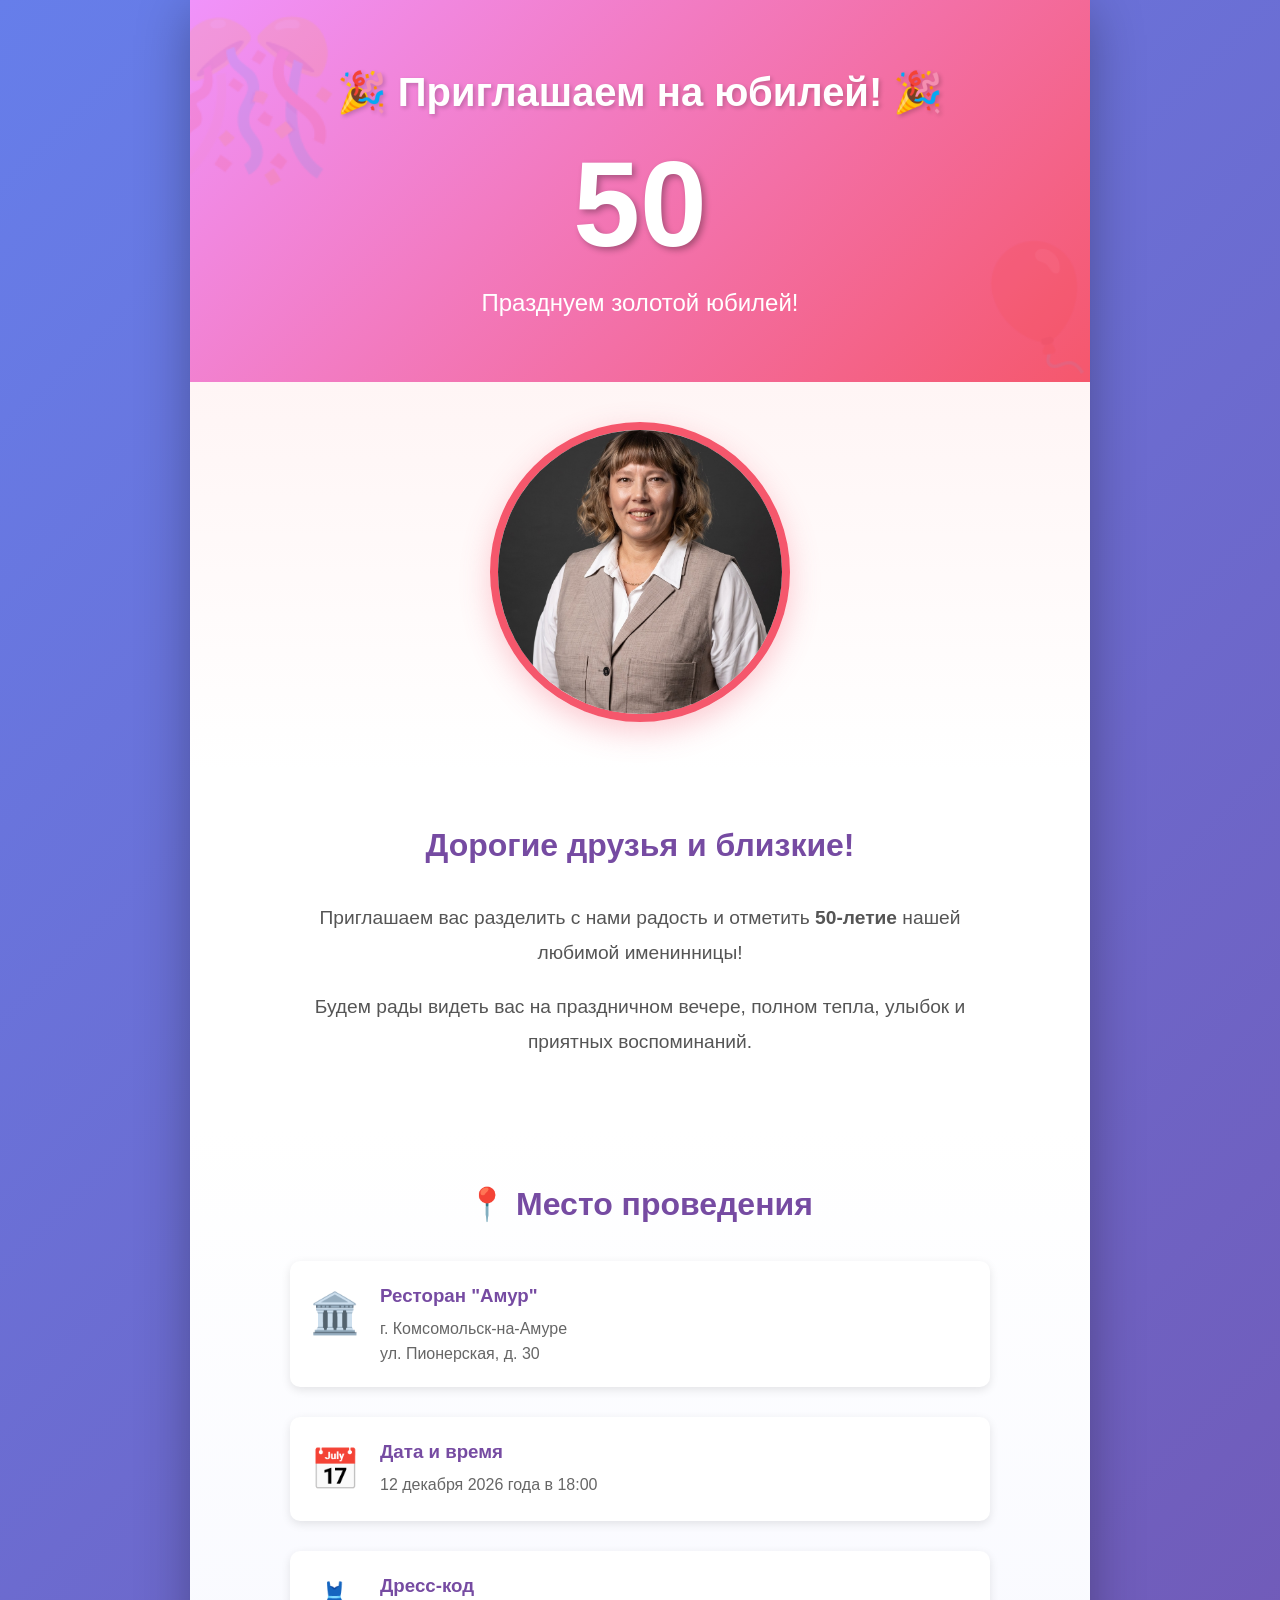
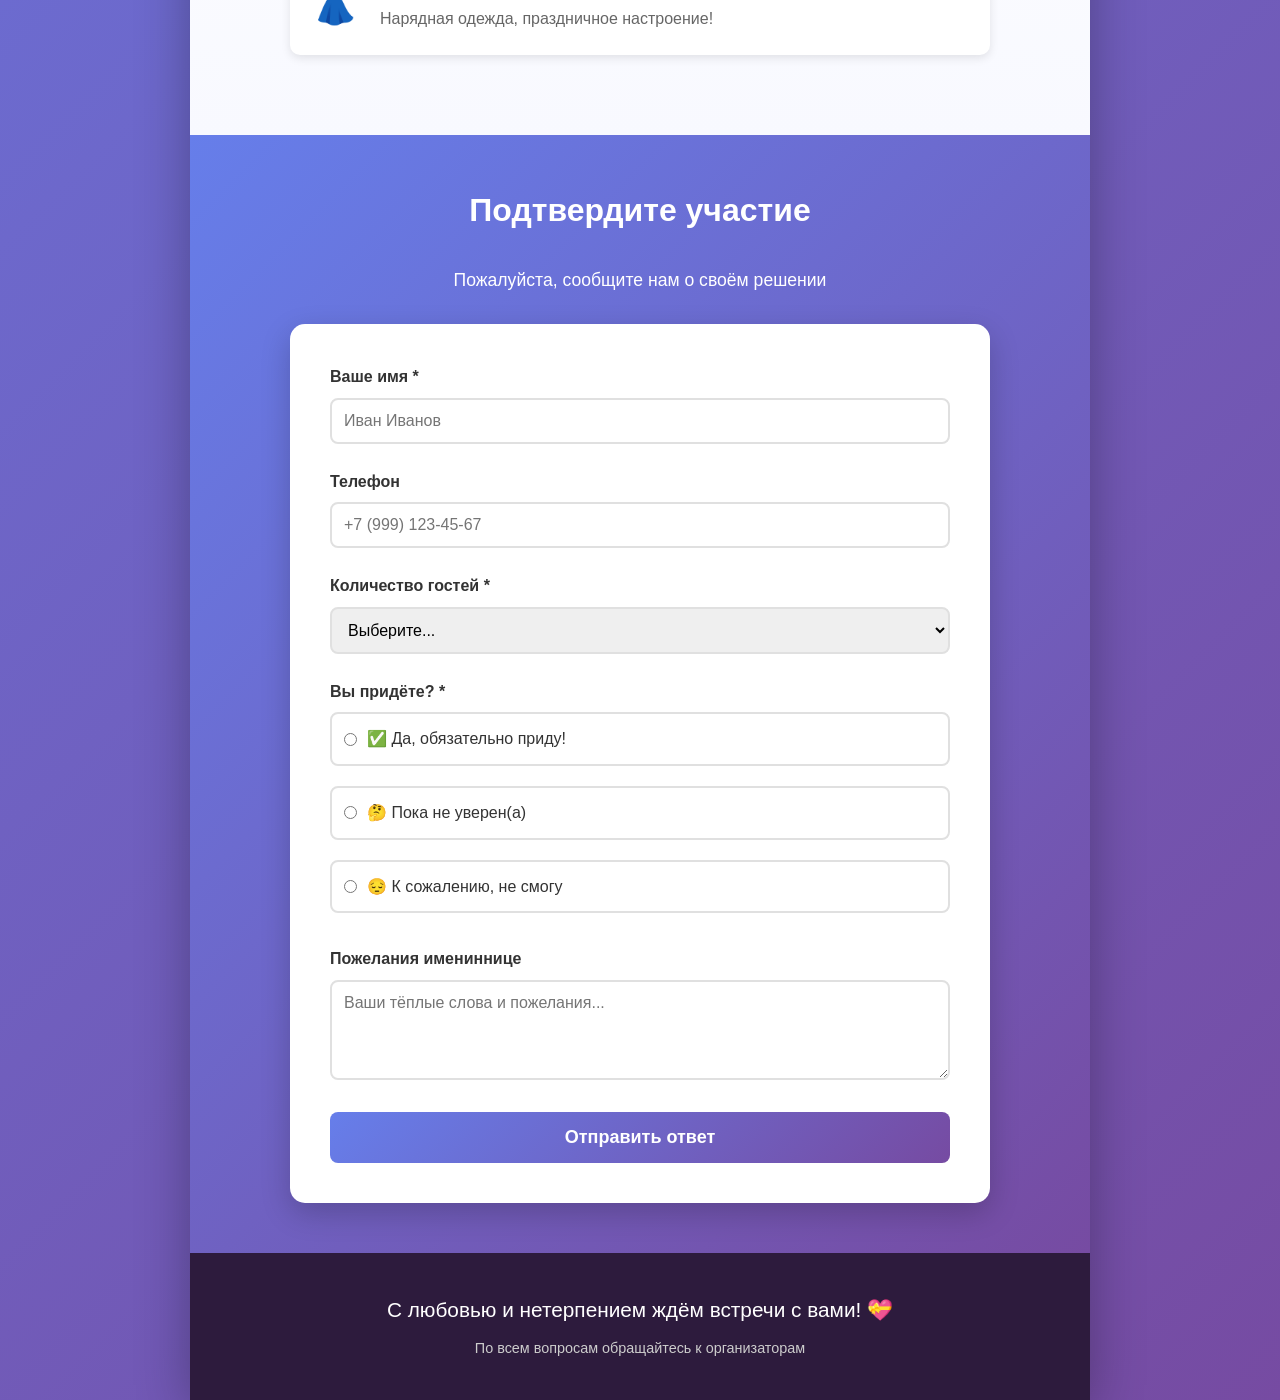
==== index.html @ 43527d17 "Initial commit: Юбилейный сайт - 50 лет, 12 декабря 2026 - Главная страница с приглашением и формой " ====
<!DOCTYPE html>
<html lang="ru">
<head>
    <meta charset="UTF-8">
    <meta name="viewport" content="width=device-width, initial-scale=1.0">
    <title>Юбилей - 50 лет!</title>
    <link rel="stylesheet" href="style.css">
</head>
<body>
    <div class="container">
        <header class="hero">
            <div class="hero-content">
                <h1 class="main-title">🎉 Приглашаем на юбилей! 🎉</h1>
                <div class="age-number">50</div>
                <p class="subtitle">Празднуем золотой юбилей!</p>
            </div>
        </header>

        <section class="photo-section">
            <img src="Мама.jpg" alt="Именинница" class="jubilee-photo">
        </section>

        <section class="invitation">
            <div class="content-box">
                <h2>Дорогие друзья и близкие!</h2>
                <p class="invite-text">
                    Приглашаем вас разделить с нами радость и отметить
                    <strong>50-летие</strong> нашей любимой именинницы!
                </p>
                <p class="invite-text">
                    Будем рады видеть вас на праздничном вечере,
                    полном тепла, улыбок и приятных воспоминаний.
                </p>
            </div>
        </section>

        <section class="details">
            <div class="content-box">
                <h2>📍 Место проведения</h2>
                <div class="detail-item">
                    <div class="icon">🏛️</div>
                    <div>
                        <h3>Ресторан "Амур"</h3>
                        <p>г. Комсомольск-на-Амуре<br>ул. Пионерская, д. 30</p>
                    </div>
                </div>

                <div class="detail-item">
                    <div class="icon">📅</div>
                    <div>
                        <h3>Дата и время</h3>
                        <p id="event-date">12 декабря 2026 года в 18:00</p>
                    </div>
                </div>

                <div class="detail-item">
                    <div class="icon">👗</div>
                    <div>
                        <h3>Дресс-код</h3>
                        <p>Нарядная одежда, праздничное настроение!</p>
                    </div>
                </div>
            </div>
        </section>

        <section class="rsvp">
            <div class="content-box">
                <h2>Подтвердите участие</h2>
                <p class="rsvp-text">Пожалуйста, сообщите нам о своём решении</p>

                <form id="rsvpForm" class="rsvp-form">
                    <div class="form-group">
                        <label for="name">Ваше имя *</label>
                        <input type="text" id="name" name="name" required placeholder="Иван Иванов">
                    </div>

                    <div class="form-group">
                        <label for="phone">Телефон</label>
                        <input type="tel" id="phone" name="phone" placeholder="+7 (999) 123-45-67">
                    </div>

                    <div class="form-group">
                        <label for="guests">Количество гостей *</label>
                        <select id="guests" name="guests" required>
                            <option value="">Выберите...</option>
                            <option value="1">1 человек</option>
                            <option value="2">2 человека</option>
                            <option value="3">3 человека</option>
                            <option value="4">4 человека</option>
                            <option value="5">5+ человек</option>
                        </select>
                    </div>

                    <div class="form-group">
                        <label>Вы придёте? *</label>
                        <div class="radio-group">
                            <label class="radio-label">
                                <input type="radio" name="attendance" value="yes" required>
                                <span>✅ Да, обязательно приду!</span>
                            </label>
                            <label class="radio-label">
                                <input type="radio" name="attendance" value="maybe" required>
                                <span>🤔 Пока не уверен(а)</span>
                            </label>
                            <label class="radio-label">
                                <input type="radio" name="attendance" value="no" required>
                                <span>😔 К сожалению, не смогу</span>
                            </label>
                        </div>
                    </div>

                    <div class="form-group">
                        <label for="message">Пожелания имениннице</label>
                        <textarea id="message" name="message" rows="4" placeholder="Ваши тёплые слова и пожелания..."></textarea>
                    </div>

                    <button type="submit" class="submit-btn">Отправить ответ</button>
                </form>

                <div id="successMessage" class="success-message" style="display: none;">
                    <h3>✨ Спасибо за ответ!</h3>
                    <p>Ваша информация получена. До встречи на празднике!</p>
                </div>
            </div>
        </section>

        <footer>
            <div class="footer-content">
                <p class="footer-text">С любовью и нетерпением ждём встречи с вами! 💝</p>
                <p class="footer-note">По всем вопросам обращайтесь к организаторам</p>
            </div>
        </footer>
    </div>

    <script src="script.js"></script>
</body>
</html>
---- style.css ----
* {
    margin: 0;
    padding: 0;
    box-sizing: border-box;
}

body {
    font-family: 'Segoe UI', Tahoma, Geneva, Verdana, sans-serif;
    line-height: 1.6;
    color: #333;
    background: linear-gradient(135deg, #667eea 0%, #764ba2 100%);
    min-height: 100vh;
}

.container {
    max-width: 900px;
    margin: 0 auto;
    background: white;
    box-shadow: 0 10px 50px rgba(0, 0, 0, 0.3);
}

/* Hero Section */
.hero {
    background: linear-gradient(135deg, #f093fb 0%, #f5576c 100%);
    color: white;
    padding: 60px 20px;
    text-align: center;
    position: relative;
    overflow: hidden;
}

.hero::before {
    content: '🎊';
    position: absolute;
    font-size: 150px;
    opacity: 0.1;
    top: -20px;
    left: -30px;
    animation: float 6s ease-in-out infinite;
}

.hero::after {
    content: '🎈';
    position: absolute;
    font-size: 120px;
    opacity: 0.1;
    bottom: -20px;
    right: -20px;
    animation: float 8s ease-in-out infinite;
}

@keyframes float {
    0%, 100% { transform: translateY(0px); }
    50% { transform: translateY(-20px); }
}

.hero-content {
    position: relative;
    z-index: 1;
}

.main-title {
    font-size: 2.5em;
    margin-bottom: 20px;
    text-shadow: 2px 2px 4px rgba(0, 0, 0, 0.2);
    animation: fadeInDown 1s ease;
}

.age-number {
    font-size: 120px;
    font-weight: bold;
    line-height: 1;
    margin: 20px 0;
    text-shadow: 3px 3px 6px rgba(0, 0, 0, 0.3);
    animation: scaleIn 1s ease;
}

.subtitle {
    font-size: 1.5em;
    margin-top: 10px;
    animation: fadeInUp 1s ease;
}

.photo-section {
    text-align: center;
    padding: 40px 20px;
    background: linear-gradient(to bottom, #fff5f5, #ffffff);
}

.jubilee-photo {
    width: 300px;
    height: 300px;
    border-radius: 50%;
    object-fit: cover;
    border: 8px solid #f5576c;
    box-shadow: 0 10px 30px rgba(245, 87, 108, 0.3);
    animation: fadeIn 1.5s ease;
}

@keyframes fadeInDown {
    from {
        opacity: 0;
        transform: translateY(-30px);
    }
    to {
        opacity: 1;
        transform: translateY(0);
    }
}

@keyframes fadeInUp {
    from {
        opacity: 0;
        transform: translateY(30px);
    }
    to {
        opacity: 1;
        transform: translateY(0);
    }
}

@keyframes scaleIn {
    from {
        opacity: 0;
        transform: scale(0.5);
    }
    to {
        opacity: 1;
        transform: scale(1);
    }
}

@keyframes fadeIn {
    from { opacity: 0; }
    to { opacity: 1; }
}

/* Sections */
section {
    padding: 50px 20px;
}

.content-box {
    max-width: 700px;
    margin: 0 auto;
}

h2 {
    font-size: 2em;
    color: #764ba2;
    margin-bottom: 30px;
    text-align: center;
}

.invitation {
    background: #fff;
    text-align: center;
}

.invite-text {
    font-size: 1.2em;
    margin-bottom: 20px;
    color: #555;
    line-height: 1.8;
}

/* Details Section */
.details {
    background: linear-gradient(to bottom, #ffffff, #f8f9ff);
}

.detail-item {
    display: flex;
    align-items: flex-start;
    gap: 20px;
    margin-bottom: 30px;
    padding: 20px;
    background: white;
    border-radius: 10px;
    box-shadow: 0 3px 10px rgba(0, 0, 0, 0.1);
    transition: transform 0.3s ease;
}

.detail-item:hover {
    transform: translateX(10px);
}

.icon {
    font-size: 40px;
    flex-shrink: 0;
}

.detail-item h3 {
    color: #764ba2;
    margin-bottom: 5px;
}

.detail-item p {
    color: #666;
    line-height: 1.6;
}

/* RSVP Section */
.rsvp {
    background: linear-gradient(135deg, #667eea 0%, #764ba2 100%);
    color: white;
}

.rsvp h2 {
    color: white;
}

.rsvp-text {
    text-align: center;
    font-size: 1.1em;
    margin-bottom: 30px;
}

.rsvp-form {
    background: white;
    padding: 40px;
    border-radius: 15px;
    box-shadow: 0 10px 30px rgba(0, 0, 0, 0.2);
}

.form-group {
    margin-bottom: 25px;
}

label {
    display: block;
    margin-bottom: 8px;
    color: #333;
    font-weight: 600;
}

input[type="text"],
input[type="tel"],
select,
textarea {
    width: 100%;
    padding: 12px;
    border: 2px solid #e0e0e0;
    border-radius: 8px;
    font-size: 16px;
    transition: border-color 0.3s ease;
    font-family: inherit;
}

input:focus,
select:focus,
textarea:focus {
    outline: none;
    border-color: #764ba2;
}

.radio-group {
    display: flex;
    flex-direction: column;
    gap: 12px;
}

.radio-label {
    display: flex;
    align-items: center;
    padding: 12px;
    border: 2px solid #e0e0e0;
    border-radius: 8px;
    cursor: pointer;
    transition: all 0.3s ease;
}

.radio-label:hover {
    background: #f8f9ff;
    border-color: #764ba2;
}

.radio-label input[type="radio"] {
    margin-right: 10px;
    width: auto;
}

.radio-label span {
    font-weight: normal;
}

.submit-btn {
    width: 100%;
    padding: 15px;
    background: linear-gradient(135deg, #667eea 0%, #764ba2 100%);
    color: white;
    border: none;
    border-radius: 8px;
    font-size: 18px;
    font-weight: bold;
    cursor: pointer;
    transition: transform 0.3s ease, box-shadow 0.3s ease;
}

.submit-btn:hover {
    transform: translateY(-2px);
    box-shadow: 0 5px 20px rgba(118, 75, 162, 0.4);
}

.submit-btn:active {
    transform: translateY(0);
}

.success-message {
    text-align: center;
    padding: 40px;
    background: #d4edda;
    border: 2px solid #28a745;
    border-radius: 15px;
    color: #155724;
}

.success-message h3 {
    color: #155724;
    margin-bottom: 15px;
}

/* Footer */
footer {
    background: #2d1b3d;
    color: white;
    padding: 40px 20px;
    text-align: center;
}

.footer-text {
    font-size: 1.3em;
    margin-bottom: 10px;
}

.footer-note {
    color: #ccc;
    font-size: 0.9em;
}

/* Responsive */
@media (max-width: 768px) {
    .main-title {
        font-size: 1.8em;
    }

    .age-number {
        font-size: 80px;
    }

    .subtitle {
        font-size: 1.2em;
    }

    .jubilee-photo {
        width: 250px;
        height: 250px;
    }

    .rsvp-form {
        padding: 25px;
    }

    .detail-item {
        flex-direction: column;
        text-align: center;
    }

    .detail-item:hover {
        transform: translateY(-5px) translateX(0);
    }
}
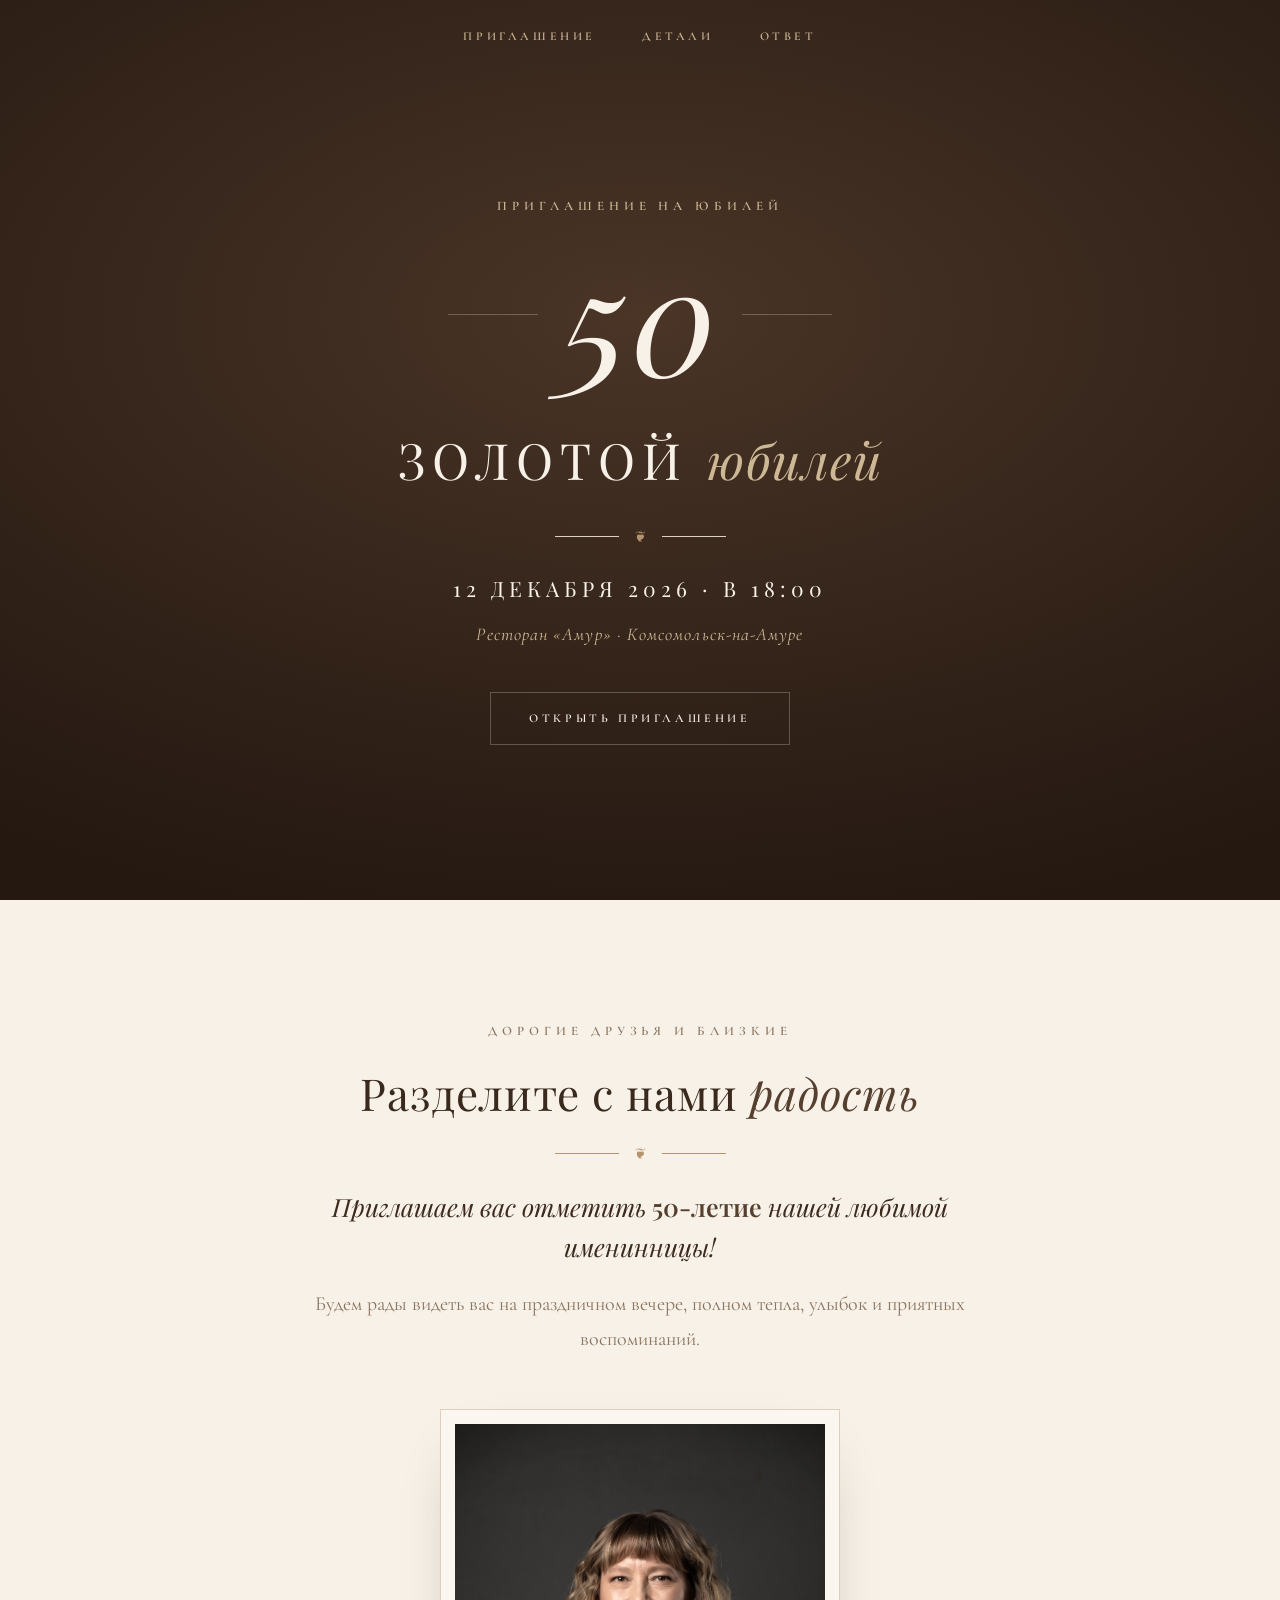
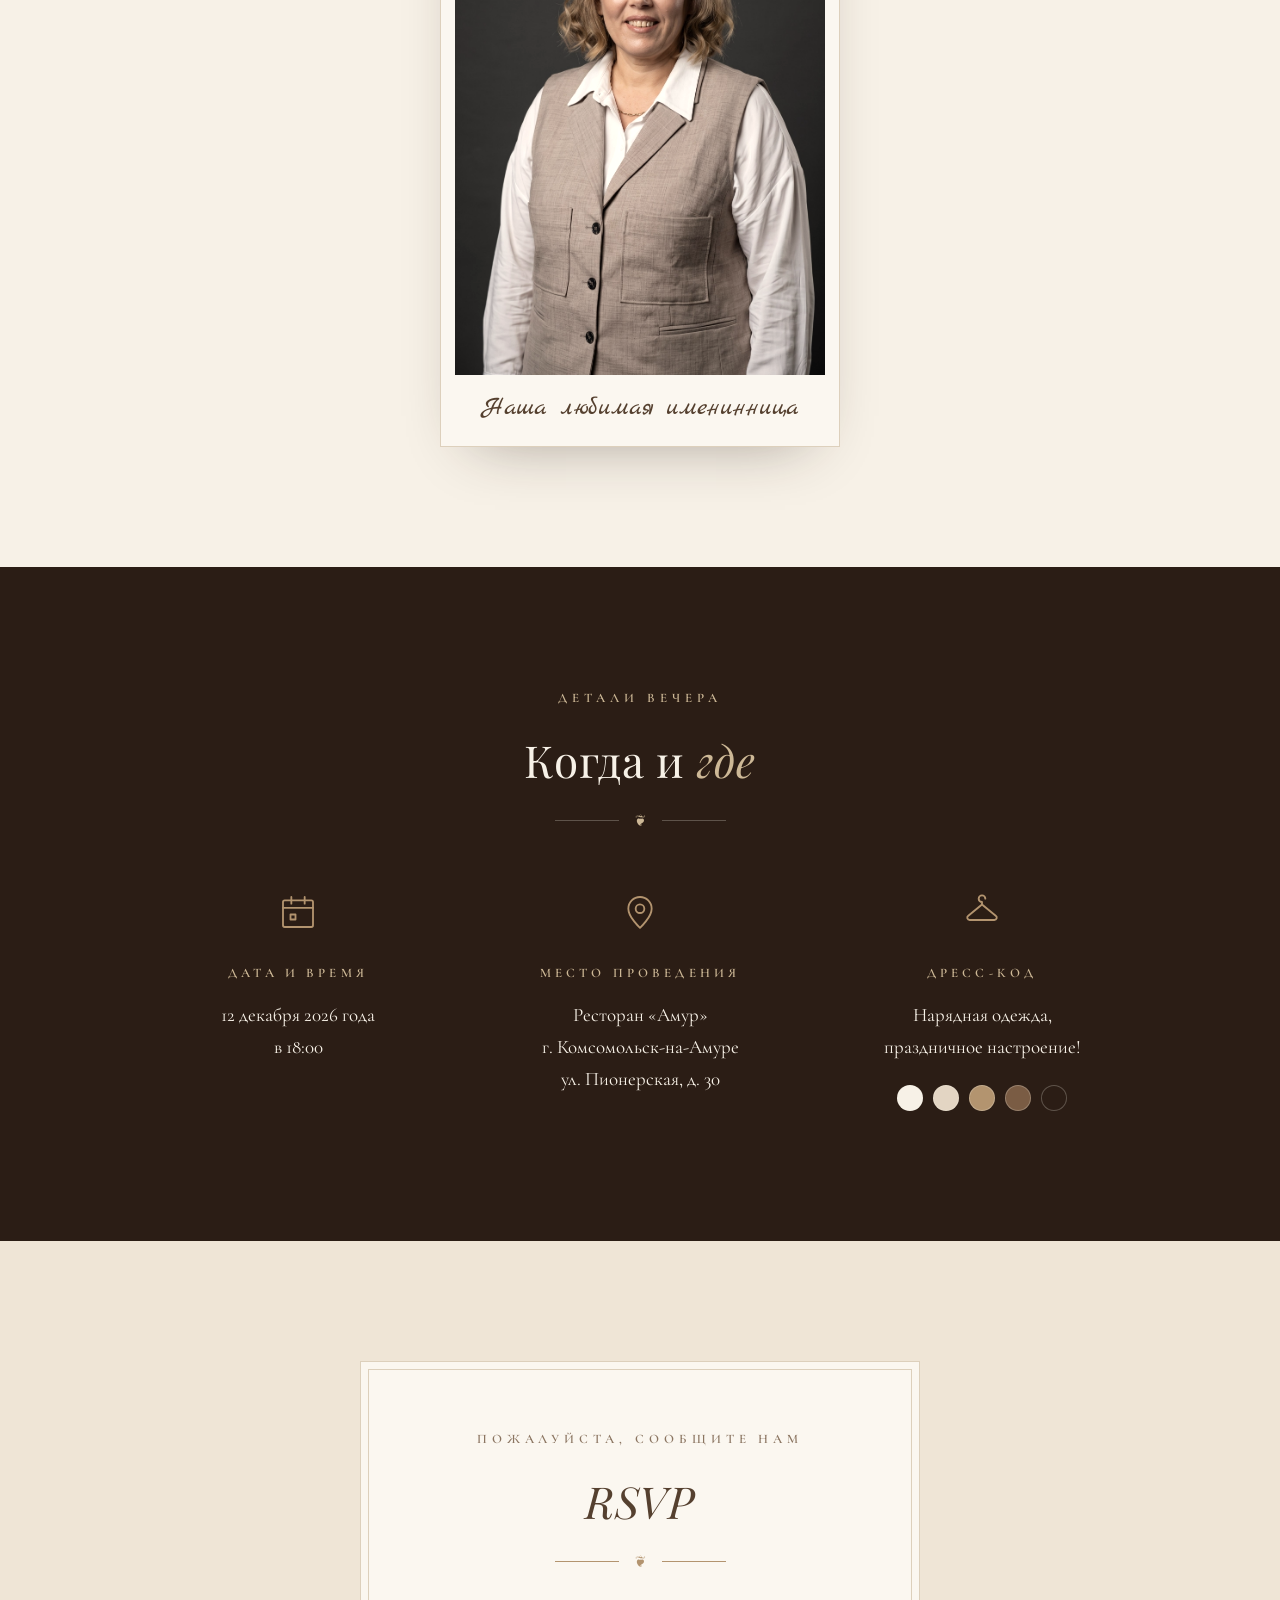
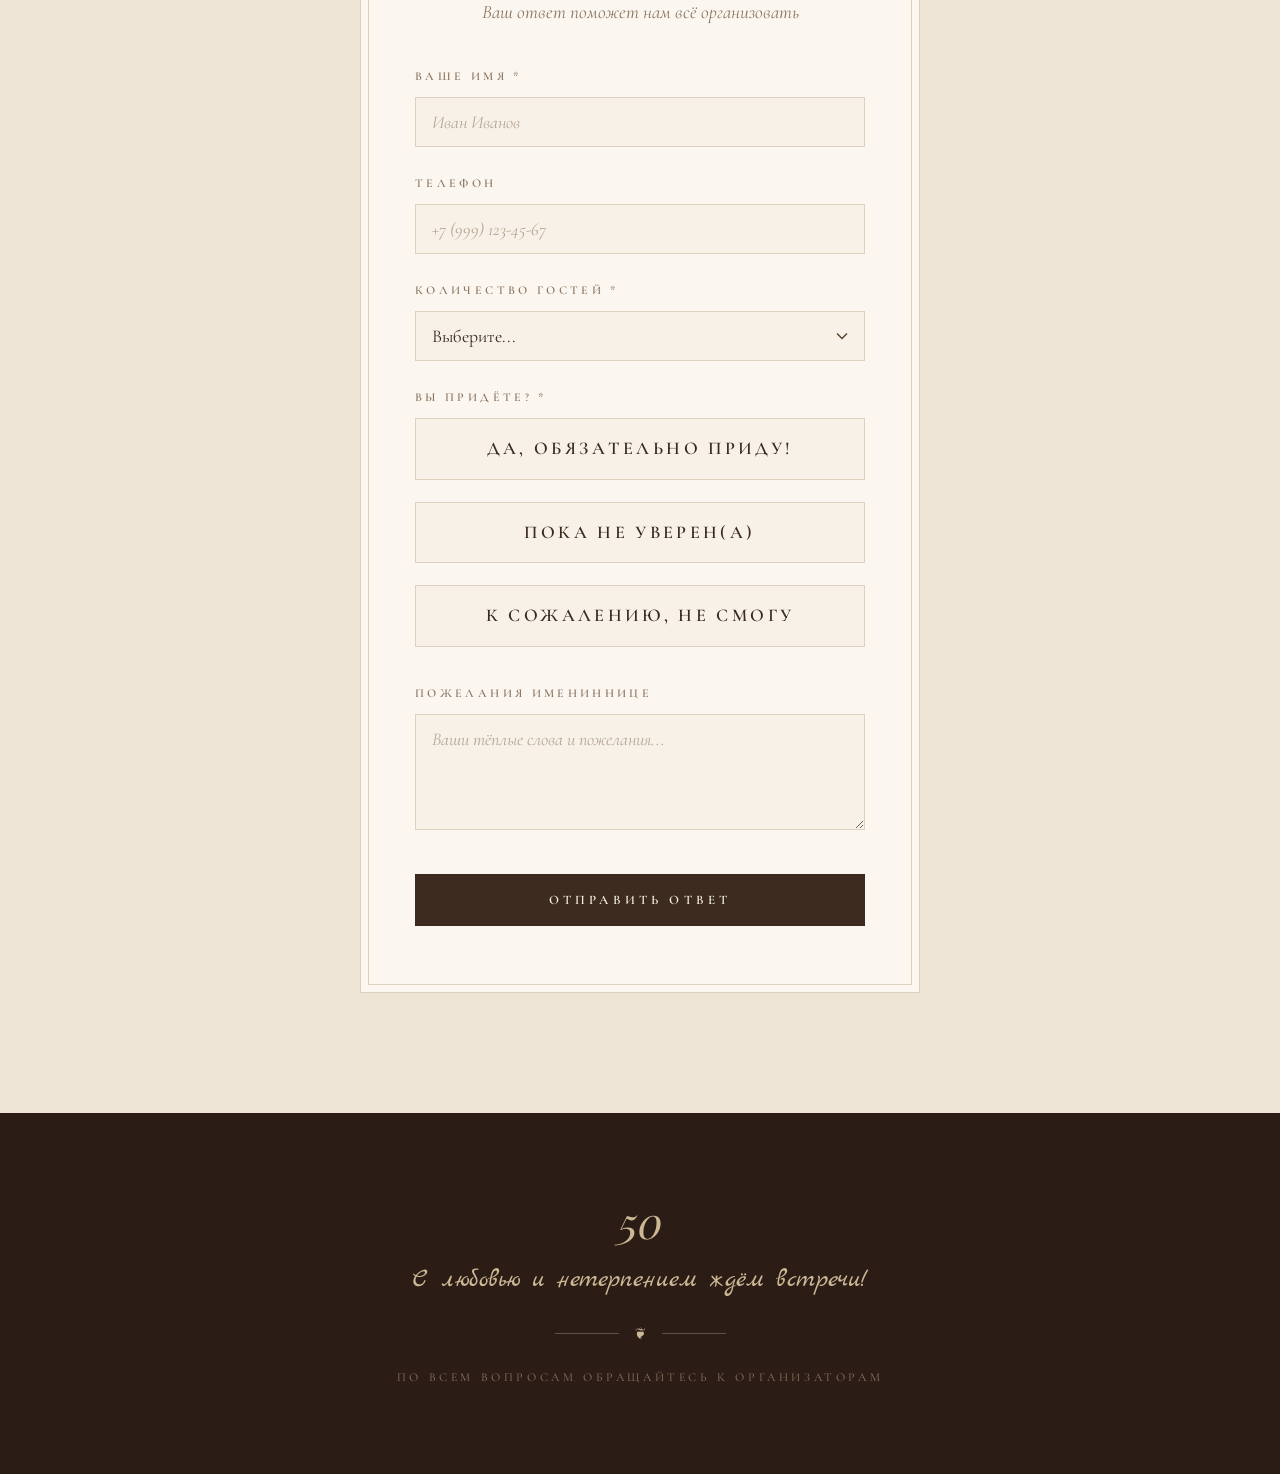
==== commit b8e330cc: "Новый дизайн: элегантное приглашение в тёплых коричнево-кремовых тонах" ====
--- a/index.html
+++ b/index.html
@@ -3,134 +3,209 @@
 <head>
     <meta charset="UTF-8">
     <meta name="viewport" content="width=device-width, initial-scale=1.0">
-    <title>Юбилей - 50 лет!</title>
+    <meta name="description" content="Приглашение на золотой юбилей — 12 декабря 2026, ресторан «Амур», Комсомольск-на-Амуре">
+    <title>Приглашение на юбилей · 50 лет</title>
+    <link rel="preconnect" href="https://fonts.googleapis.com">
+    <link rel="preconnect" href="https://fonts.gstatic.com" crossorigin>
+    <link href="https://fonts.googleapis.com/css2?family=Cormorant+Garamond:ital,wght@0,400;0,500;0,600;1,400&family=Marck+Script&family=Playfair+Display:ital,wght@0,400;0,500;0,600;1,400;1,500&display=swap" rel="stylesheet">
     <link rel="stylesheet" href="style.css">
 </head>
 <body>
-    <div class="container">
-        <header class="hero">
-            <div class="hero-content">
-                <h1 class="main-title">🎉 Приглашаем на юбилей! 🎉</h1>
-                <div class="age-number">50</div>
-                <p class="subtitle">Празднуем золотой юбилей!</p>
-            </div>
-        </header>
-
-        <section class="photo-section">
-            <img src="Мама.jpg" alt="Именинница" class="jubilee-photo">
-        </section>
-
-        <section class="invitation">
-            <div class="content-box">
-                <h2>Дорогие друзья и близкие!</h2>
-                <p class="invite-text">
-                    Приглашаем вас разделить с нами радость и отметить
-                    <strong>50-летие</strong> нашей любимой именинницы!
-                </p>
-                <p class="invite-text">
-                    Будем рады видеть вас на праздничном вечере,
-                    полном тепла, улыбок и приятных воспоминаний.
-                </p>
-            </div>
-        </section>
-
-        <section class="details">
-            <div class="content-box">
-                <h2>📍 Место проведения</h2>
-                <div class="detail-item">
-                    <div class="icon">🏛️</div>
-                    <div>
-                        <h3>Ресторан "Амур"</h3>
-                        <p>г. Комсомольск-на-Амуре<br>ул. Пионерская, д. 30</p>
+    <header class="hero" id="top">
+        <nav class="top-nav">
+            <a href="#invitation">Приглашение</a>
+            <a href="#details">Детали</a>
+            <a href="#rsvp">Ответ</a>
+        </nav>
+
+        <div class="hero-content">
+            <p class="eyebrow light">Приглашение на юбилей</p>
+
+            <div class="monogram" aria-hidden="true">
+                <span class="mono-line"></span>
+                <span class="mono-num">50</span>
+                <span class="mono-line"></span>
+            </div>
+
+            <h1 class="hero-title">Золотой <em>юбилей</em></h1>
+
+            <div class="ornament" aria-hidden="true">
+                <span class="orn-line"></span>
+                <span class="orn-diamond">❦</span>
+                <span class="orn-line"></span>
+            </div>
+
+            <p class="hero-date">12 декабря 2026 &middot; в 18:00</p>
+            <p class="hero-place">Ресторан «Амур» &middot; Комсомольск-на-Амуре</p>
+
+            <a class="ghost-btn" href="#invitation">Открыть приглашение</a>
+        </div>
+    </header>
+
+    <section class="section invitation" id="invitation">
+        <div class="section-inner">
+            <p class="eyebrow">Дорогие друзья и близкие</p>
+            <h2 class="section-title">Разделите с нами <em>радость</em></h2>
+
+            <div class="ornament dark" aria-hidden="true">
+                <span class="orn-line"></span>
+                <span class="orn-diamond">❦</span>
+                <span class="orn-line"></span>
+            </div>
+
+            <p class="lead">
+                Приглашаем вас отметить <strong>50-летие</strong> нашей любимой именинницы!
+            </p>
+            <p class="body-text">
+                Будем рады видеть вас на праздничном вечере,
+                полном тепла, улыбок и приятных воспоминаний.
+            </p>
+
+            <figure class="photo-frame">
+                <img src="mama.jpg" alt="Именинница">
+                <figcaption class="script-caption">Наша любимая именинница</figcaption>
+            </figure>
+        </div>
+    </section>
+
+    <section class="section details dark-band" id="details">
+        <div class="section-inner wide">
+            <p class="eyebrow light">Детали вечера</p>
+            <h2 class="section-title light">Когда и <em>где</em></h2>
+
+            <div class="ornament light" aria-hidden="true">
+                <span class="orn-line"></span>
+                <span class="orn-diamond">❦</span>
+                <span class="orn-line"></span>
+            </div>
+
+            <div class="details-grid">
+                <div class="detail-card">
+                    <svg class="detail-icon" viewBox="0 0 24 24" fill="none" stroke="currentColor" stroke-width="1.1" stroke-linecap="round" stroke-linejoin="round" aria-hidden="true">
+                        <rect x="3" y="5" width="18" height="16" rx="1"></rect>
+                        <path d="M3 9.5h18"></path>
+                        <path d="M8 3v4"></path>
+                        <path d="M16 3v4"></path>
+                        <path d="M7.5 13.5h3v3h-3z"></path>
+                    </svg>
+                    <h3>Дата и время</h3>
+                    <p>12 декабря 2026 года<br>в 18:00</p>
+                </div>
+
+                <div class="detail-card">
+                    <svg class="detail-icon" viewBox="0 0 24 24" fill="none" stroke="currentColor" stroke-width="1.1" stroke-linecap="round" stroke-linejoin="round" aria-hidden="true">
+                        <path d="M12 21.5s7-6.4 7-11.5a7 7 0 1 0-14 0c0 5.1 7 11.5 7 11.5z"></path>
+                        <circle cx="12" cy="10" r="2.6"></circle>
+                    </svg>
+                    <h3>Место проведения</h3>
+                    <p>Ресторан «Амур»<br>г. Комсомольск-на-Амуре<br>ул. Пионерская, д. 30</p>
+                </div>
+
+                <div class="detail-card">
+                    <svg class="detail-icon" viewBox="0 0 24 24" fill="none" stroke="currentColor" stroke-width="1.1" stroke-linecap="round" stroke-linejoin="round" aria-hidden="true">
+                        <path d="M12 7.5V6a2 2 0 1 1 2-2"></path>
+                        <path d="M12 7.5l8.4 6.9c.9.7.4 2.4-1 2.4H4.6c-1.4 0-1.9-1.7-1-2.4L12 7.5z"></path>
+                    </svg>
+                    <h3>Дресс-код</h3>
+                    <p>Нарядная одежда,<br>праздничное настроение!</p>
+                    <div class="swatches" aria-hidden="true">
+                        <span class="swatch s1"></span>
+                        <span class="swatch s2"></span>
+                        <span class="swatch s3"></span>
+                        <span class="swatch s4"></span>
+                        <span class="swatch s5"></span>
                     </div>
                 </div>
-
-                <div class="detail-item">
-                    <div class="icon">📅</div>
-                    <div>
-                        <h3>Дата и время</h3>
-                        <p id="event-date">12 декабря 2026 года в 18:00</p>
+            </div>
+        </div>
+    </section>
+
+    <section class="section rsvp" id="rsvp">
+        <div class="rsvp-card frame">
+            <p class="eyebrow">Пожалуйста, сообщите нам</p>
+            <h2 class="section-title"><em>RSVP</em></h2>
+
+            <div class="ornament dark" aria-hidden="true">
+                <span class="orn-line"></span>
+                <span class="orn-diamond">❦</span>
+                <span class="orn-line"></span>
+            </div>
+
+            <p class="rsvp-text">Ваш ответ поможет нам всё организовать</p>
+
+            <form id="rsvpForm" class="rsvp-form">
+                <div class="form-group">
+                    <label for="name">Ваше имя *</label>
+                    <input type="text" id="name" name="name" required placeholder="Иван Иванов">
+                </div>
+
+                <div class="form-group">
+                    <label for="phone">Телефон</label>
+                    <input type="tel" id="phone" name="phone" placeholder="+7 (999) 123-45-67">
+                </div>
+
+                <div class="form-group">
+                    <label for="guests">Количество гостей *</label>
+                    <select id="guests" name="guests" required>
+                        <option value="">Выберите...</option>
+                        <option value="1">1 человек</option>
+                        <option value="2">2 человека</option>
+                        <option value="3">3 человека</option>
+                        <option value="4">4 человека</option>
+                        <option value="5">5+ человек</option>
+                    </select>
+                </div>
+
+                <div class="form-group">
+                    <label>Вы придёте? *</label>
+                    <div class="radio-group">
+                        <label class="radio-label">
+                            <input type="radio" name="attendance" value="yes" required>
+                            <span>Да, обязательно приду!</span>
+                        </label>
+                        <label class="radio-label">
+                            <input type="radio" name="attendance" value="maybe" required>
+                            <span>Пока не уверен(а)</span>
+                        </label>
+                        <label class="radio-label">
+                            <input type="radio" name="attendance" value="no" required>
+                            <span>К сожалению, не смогу</span>
+                        </label>
                     </div>
                 </div>
 
-                <div class="detail-item">
-                    <div class="icon">👗</div>
-                    <div>
-                        <h3>Дресс-код</h3>
-                        <p>Нарядная одежда, праздничное настроение!</p>
-                    </div>
-                </div>
-            </div>
-        </section>
-
-        <section class="rsvp">
-            <div class="content-box">
-                <h2>Подтвердите участие</h2>
-                <p class="rsvp-text">Пожалуйста, сообщите нам о своём решении</p>
-
-                <form id="rsvpForm" class="rsvp-form">
-                    <div class="form-group">
-                        <label for="name">Ваше имя *</label>
-                        <input type="text" id="name" name="name" required placeholder="Иван Иванов">
-                    </div>
-
-                    <div class="form-group">
-                        <label for="phone">Телефон</label>
-                        <input type="tel" id="phone" name="phone" placeholder="+7 (999) 123-45-67">
-                    </div>
-
-                    <div class="form-group">
-                        <label for="guests">Количество гостей *</label>
-                        <select id="guests" name="guests" required>
-                            <option value="">Выберите...</option>
-                            <option value="1">1 человек</option>
-                            <option value="2">2 человека</option>
-                            <option value="3">3 человека</option>
-                            <option value="4">4 человека</option>
-                            <option value="5">5+ человек</option>
-                        </select>
-                    </div>
-
-                    <div class="form-group">
-                        <label>Вы придёте? *</label>
-                        <div class="radio-group">
-                            <label class="radio-label">
-                                <input type="radio" name="attendance" value="yes" required>
-                                <span>✅ Да, обязательно приду!</span>
-                            </label>
-                            <label class="radio-label">
-                                <input type="radio" name="attendance" value="maybe" required>
-                                <span>🤔 Пока не уверен(а)</span>
-                            </label>
-                            <label class="radio-label">
-                                <input type="radio" name="attendance" value="no" required>
-                                <span>😔 К сожалению, не смогу</span>
-                            </label>
-                        </div>
-                    </div>
-
-                    <div class="form-group">
-                        <label for="message">Пожелания имениннице</label>
-                        <textarea id="message" name="message" rows="4" placeholder="Ваши тёплые слова и пожелания..."></textarea>
-                    </div>
-
-                    <button type="submit" class="submit-btn">Отправить ответ</button>
-                </form>
-
-                <div id="successMessage" class="success-message" style="display: none;">
-                    <h3>✨ Спасибо за ответ!</h3>
-                    <p>Ваша информация получена. До встречи на празднике!</p>
-                </div>
-            </div>
-        </section>
-
-        <footer>
-            <div class="footer-content">
-                <p class="footer-text">С любовью и нетерпением ждём встречи с вами! 💝</p>
-                <p class="footer-note">По всем вопросам обращайтесь к организаторам</p>
-            </div>
-        </footer>
-    </div>
+                <div class="form-group">
+                    <label for="message">Пожелания имениннице</label>
+                    <textarea id="message" name="message" rows="4" placeholder="Ваши тёплые слова и пожелания..."></textarea>
+                </div>
+
+                <button type="submit" class="submit-btn">Отправить ответ</button>
+            </form>
+
+            <div id="successMessage" class="success-message" style="display: none;">
+                <div class="ornament dark" aria-hidden="true">
+                    <span class="orn-line"></span>
+                    <span class="orn-diamond">❦</span>
+                    <span class="orn-line"></span>
+                </div>
+                <h3>Спасибо за ответ!</h3>
+                <p>Ваша информация получена. До встречи на празднике!</p>
+            </div>
+        </div>
+    </section>
+
+    <footer>
+        <div class="footer-inner">
+            <div class="footer-mono" aria-hidden="true">50</div>
+            <p class="script-caption light">С любовью и нетерпением ждём встречи!</p>
+            <div class="ornament light" aria-hidden="true">
+                <span class="orn-line"></span>
+                <span class="orn-diamond">❦</span>
+                <span class="orn-line"></span>
+            </div>
+            <p class="footer-note">По всем вопросам обращайтесь к организаторам</p>
+        </div>
+    </footer>
 
     <script src="script.js"></script>
 </body>
--- a/style.css
+++ b/style.css
@@ -1,258 +1,490 @@
+/* ============================================
+   Приглашение на юбилей — тёплая коричнево-кремовая гамма
+   ============================================ */
+
+:root {
+    --espresso: #2b1d15;
+    --coffee: #3d2b20;
+    --cocoa: #55402f;
+    --sand: #b3946f;
+    --sand-soft: #cdb896;
+    --cream: #f7f1e7;
+    --cream-deep: #efe5d6;
+    --paper: #fbf7f0;
+    --ink: #3a2a1e;
+    --muted: #8b7561;
+    --line: #ddd0bc;
+    --line-light: rgba(247, 241, 231, 0.25);
+
+    --font-display: 'Playfair Display', Georgia, 'Times New Roman', serif;
+    --font-body: 'Cormorant Garamond', Georgia, 'Times New Roman', serif;
+    --font-script: 'Marck Script', 'Segoe Script', cursive;
+}
+
 * {
     margin: 0;
     padding: 0;
     box-sizing: border-box;
 }
 
+html {
+    scroll-behavior: smooth;
+}
+
 body {
-    font-family: 'Segoe UI', Tahoma, Geneva, Verdana, sans-serif;
-    line-height: 1.6;
-    color: #333;
-    background: linear-gradient(135deg, #667eea 0%, #764ba2 100%);
+    font-family: var(--font-body);
+    font-size: 19px;
+    line-height: 1.75;
+    color: var(--ink);
+    background: var(--cream);
+    -webkit-font-smoothing: antialiased;
+}
+
+img {
+    max-width: 100%;
+    display: block;
+}
+
+::selection {
+    background: var(--sand);
+    color: var(--espresso);
+}
+
+/* ---------- Общие элементы ---------- */
+
+.eyebrow {
+    font-family: var(--font-body);
+    font-size: 13px;
+    font-weight: 600;
+    text-transform: uppercase;
+    letter-spacing: 0.38em;
+    color: var(--muted);
+    margin-bottom: 22px;
+}
+
+.eyebrow.light {
+    color: var(--sand-soft);
+}
+
+.section-title {
+    font-family: var(--font-display);
+    font-weight: 400;
+    font-size: clamp(30px, 5.5vw, 44px);
+    line-height: 1.25;
+    color: var(--ink);
+    letter-spacing: 0.02em;
+}
+
+.section-title em {
+    font-style: italic;
+    color: var(--cocoa);
+}
+
+.section-title.light,
+.section-title.light em {
+    color: var(--cream);
+}
+
+.section-title.light em {
+    color: var(--sand-soft);
+}
+
+.ornament {
+    display: flex;
+    align-items: center;
+    justify-content: center;
+    gap: 16px;
+    margin: 26px auto;
+}
+
+.orn-line {
+    display: block;
+    width: 64px;
+    height: 1px;
+    background: var(--line);
+}
+
+.ornament.dark .orn-line {
+    background: var(--sand);
+}
+
+.ornament.light .orn-line {
+    background: var(--line-light);
+}
+
+.orn-diamond {
+    font-size: 15px;
+    color: var(--sand);
+    line-height: 1;
+}
+
+.ornament.light .orn-diamond {
+    color: var(--sand-soft);
+}
+
+.script-caption {
+    font-family: var(--font-script);
+    font-size: 26px;
+    color: var(--cocoa);
+    line-height: 1.5;
+}
+
+.script-caption.light {
+    color: var(--sand-soft);
+}
+
+/* ---------- Герой ---------- */
+
+.hero {
+    position: relative;
     min-height: 100vh;
-}
-
-.container {
-    max-width: 900px;
-    margin: 0 auto;
-    background: white;
-    box-shadow: 0 10px 50px rgba(0, 0, 0, 0.3);
-}
-
-/* Hero Section */
-.hero {
-    background: linear-gradient(135deg, #f093fb 0%, #f5576c 100%);
-    color: white;
-    padding: 60px 20px;
+    min-height: 100svh;
+    display: flex;
+    align-items: center;
+    justify-content: center;
     text-align: center;
-    position: relative;
+    padding: 110px 24px 70px;
+    background:
+        radial-gradient(ellipse 90% 70% at 50% 35%, #4a3527 0%, #34241a 55%, #241811 100%);
+    color: var(--cream);
     overflow: hidden;
 }
 
-.hero::before {
-    content: '🎊';
+.top-nav {
     position: absolute;
-    font-size: 150px;
-    opacity: 0.1;
-    top: -20px;
-    left: -30px;
-    animation: float 6s ease-in-out infinite;
-}
-
-.hero::after {
-    content: '🎈';
-    position: absolute;
-    font-size: 120px;
-    opacity: 0.1;
-    bottom: -20px;
-    right: -20px;
-    animation: float 8s ease-in-out infinite;
-}
-
-@keyframes float {
-    0%, 100% { transform: translateY(0px); }
-    50% { transform: translateY(-20px); }
+    top: 0;
+    left: 0;
+    right: 0;
+    display: flex;
+    justify-content: center;
+    gap: clamp(20px, 5vw, 46px);
+    padding: 26px 20px;
+}
+
+.top-nav a {
+    font-size: 12px;
+    font-weight: 600;
+    text-transform: uppercase;
+    letter-spacing: 0.3em;
+    color: var(--sand-soft);
+    text-decoration: none;
+    padding-bottom: 4px;
+    border-bottom: 1px solid transparent;
+    transition: color 0.3s, border-color 0.3s;
+}
+
+.top-nav a:hover {
+    color: var(--cream);
+    border-color: var(--sand);
 }
 
 .hero-content {
     position: relative;
     z-index: 1;
-}
-
-.main-title {
-    font-size: 2.5em;
-    margin-bottom: 20px;
-    text-shadow: 2px 2px 4px rgba(0, 0, 0, 0.2);
-    animation: fadeInDown 1s ease;
-}
-
-.age-number {
-    font-size: 120px;
-    font-weight: bold;
+    max-width: 640px;
+}
+
+.monogram {
+    display: flex;
+    align-items: center;
+    justify-content: center;
+    gap: 22px;
+    margin: 8px 0 26px;
+}
+
+.mono-line {
+    width: clamp(44px, 12vw, 90px);
+    height: 1px;
+    background: var(--line-light);
+}
+
+.mono-num {
+    font-family: var(--font-display);
+    font-style: italic;
+    font-weight: 400;
+    font-size: clamp(84px, 17vw, 150px);
     line-height: 1;
-    margin: 20px 0;
-    text-shadow: 3px 3px 6px rgba(0, 0, 0, 0.3);
-    animation: scaleIn 1s ease;
-}
-
-.subtitle {
-    font-size: 1.5em;
-    margin-top: 10px;
-    animation: fadeInUp 1s ease;
-}
-
-.photo-section {
+    color: var(--cream);
+    letter-spacing: 0.02em;
+}
+
+.hero-title {
+    font-family: var(--font-display);
+    font-weight: 400;
+    font-size: clamp(30px, 6vw, 50px);
+    letter-spacing: 0.14em;
+    text-transform: uppercase;
+    color: var(--cream);
+}
+
+.hero-title em {
+    font-style: italic;
+    text-transform: none;
+    letter-spacing: 0.03em;
+    color: var(--sand-soft);
+}
+
+.hero-date {
+    font-family: var(--font-display);
+    font-size: clamp(17px, 2.6vw, 21px);
+    letter-spacing: 0.24em;
+    text-transform: uppercase;
+    color: var(--cream);
+    margin-top: 6px;
+}
+
+.hero-place {
+    font-size: 18px;
+    font-style: italic;
+    color: var(--sand-soft);
+    margin-top: 12px;
+    letter-spacing: 0.06em;
+}
+
+.ghost-btn {
+    display: inline-block;
+    margin-top: 42px;
+    padding: 15px 38px;
+    font-family: var(--font-body);
+    font-size: 12px;
+    font-weight: 600;
+    text-transform: uppercase;
+    letter-spacing: 0.3em;
+    color: var(--cream);
+    text-decoration: none;
+    border: 1px solid var(--line-light);
+    transition: background 0.35s, border-color 0.3s, color 0.3s;
+}
+
+.ghost-btn:hover {
+    background: rgba(247, 241, 231, 0.1);
+    border-color: var(--sand);
+}
+
+/* ---------- Секции ---------- */
+
+.section {
+    padding: clamp(70px, 11vw, 120px) 24px;
+}
+
+.section-inner {
+    max-width: 660px;
+    margin: 0 auto;
     text-align: center;
-    padding: 40px 20px;
-    background: linear-gradient(to bottom, #fff5f5, #ffffff);
-}
-
-.jubilee-photo {
-    width: 300px;
-    height: 300px;
+}
+
+.section-inner.wide {
+    max-width: 980px;
+}
+
+.lead {
+    font-family: var(--font-display);
+    font-size: clamp(20px, 3.4vw, 25px);
+    font-style: italic;
+    line-height: 1.6;
+    color: var(--coffee);
+    margin-top: 8px;
+}
+
+.lead strong {
+    font-weight: 600;
+    font-style: normal;
+    color: var(--cocoa);
+}
+
+.body-text {
+    font-size: 20px;
+    color: var(--muted);
+    margin-top: 20px;
+}
+
+/* ---------- Приглашение и фото ---------- */
+
+.invitation {
+    background: var(--cream);
+}
+
+.photo-frame {
+    margin-top: 52px;
+    padding: 14px 14px 10px;
+    background: var(--paper);
+    border: 1px solid var(--line);
+    box-shadow: 0 24px 60px -34px rgba(43, 29, 21, 0.45);
+    max-width: 400px;
+    margin-left: auto;
+    margin-right: auto;
+}
+
+.photo-frame img {
+    width: 100%;
+    filter: sepia(0.16) saturate(0.96) contrast(1.02);
+}
+
+.photo-frame figcaption {
+    margin-top: 14px;
+    padding-bottom: 8px;
+}
+
+/* ---------- Детали (тёмная полоса) ---------- */
+
+.dark-band {
+    background: var(--espresso);
+    color: var(--cream);
+}
+
+.details-grid {
+    display: grid;
+    grid-template-columns: repeat(auto-fit, minmax(240px, 1fr));
+    gap: clamp(26px, 4vw, 46px);
+    margin-top: 54px;
+    text-align: center;
+}
+
+.detail-card {
+    padding: 10px 8px;
+}
+
+.detail-icon {
+    width: 40px;
+    height: 40px;
+    color: var(--sand);
+    margin: 0 auto 20px;
+}
+
+.detail-card h3 {
+    font-family: var(--font-body);
+    font-size: 13px;
+    font-weight: 600;
+    text-transform: uppercase;
+    letter-spacing: 0.32em;
+    color: var(--sand-soft);
+    margin-bottom: 14px;
+}
+
+.detail-card p {
+    font-size: 19px;
+    line-height: 1.7;
+    color: var(--cream);
+}
+
+.swatches {
+    display: flex;
+    justify-content: center;
+    gap: 10px;
+    margin-top: 22px;
+}
+
+.swatch {
+    width: 26px;
+    height: 26px;
     border-radius: 50%;
-    object-fit: cover;
-    border: 8px solid #f5576c;
-    box-shadow: 0 10px 30px rgba(245, 87, 108, 0.3);
-    animation: fadeIn 1.5s ease;
-}
-
-@keyframes fadeInDown {
-    from {
-        opacity: 0;
-        transform: translateY(-30px);
-    }
-    to {
-        opacity: 1;
-        transform: translateY(0);
-    }
-}
-
-@keyframes fadeInUp {
-    from {
-        opacity: 0;
-        transform: translateY(30px);
-    }
-    to {
-        opacity: 1;
-        transform: translateY(0);
-    }
-}
-
-@keyframes scaleIn {
-    from {
-        opacity: 0;
-        transform: scale(0.5);
-    }
-    to {
-        opacity: 1;
-        transform: scale(1);
-    }
-}
-
-@keyframes fadeIn {
-    from { opacity: 0; }
-    to { opacity: 1; }
-}
-
-/* Sections */
-section {
-    padding: 50px 20px;
-}
-
-.content-box {
-    max-width: 700px;
+    border: 1px solid var(--line-light);
+}
+
+.swatch.s1 { background: #f7f1e7; }
+.swatch.s2 { background: #e3d5c3; }
+.swatch.s3 { background: #b3946f; }
+.swatch.s4 { background: #7a5c44; }
+.swatch.s5 { background: #2b1d15; }
+
+/* ---------- RSVP ---------- */
+
+.rsvp {
+    background: var(--cream-deep);
+}
+
+.frame {
+    position: relative;
+    border: 1px solid var(--line);
+    background: var(--paper);
+}
+
+.frame::before {
+    content: "";
+    position: absolute;
+    inset: 7px;
+    border: 1px solid var(--line);
+    pointer-events: none;
+}
+
+.rsvp-card {
+    max-width: 560px;
     margin: 0 auto;
-}
-
-h2 {
-    font-size: 2em;
-    color: #764ba2;
-    margin-bottom: 30px;
+    padding: clamp(44px, 7vw, 66px) clamp(26px, 6vw, 54px);
     text-align: center;
 }
 
-.invitation {
+.rsvp-text {
+    font-size: 19px;
+    font-style: italic;
+    color: var(--muted);
+    margin-bottom: 38px;
+}
+
+.rsvp-form {
+    text-align: left;
+}
+
+.form-group {
+    margin-bottom: 26px;
+}
+
+.form-group label {
+    display: block;
+    font-size: 12px;
+    font-weight: 600;
+    text-transform: uppercase;
+    letter-spacing: 0.28em;
+    color: var(--muted);
+    margin-bottom: 10px;
+}
+
+.rsvp-form input[type="text"],
+.rsvp-form input[type="tel"],
+.rsvp-form select,
+.rsvp-form textarea {
+    width: 100%;
+    padding: 13px 16px;
+    font-family: var(--font-body);
+    font-size: 18px;
+    color: var(--ink);
+    background: var(--cream);
+    border: 1px solid var(--line);
+    border-radius: 0;
+    outline: none;
+    transition: border-color 0.3s, background 0.3s, box-shadow 0.3s;
+    appearance: none;
+    -webkit-appearance: none;
+}
+
+.rsvp-form select {
+    background-image: url("data:image/svg+xml;charset=utf-8,%3Csvg xmlns='http://www.w3.org/2000/svg' width='12' height='8' viewBox='0 0 12 8'%3E%3Cpath d='M1 1.5L6 6.5L11 1.5' fill='none' stroke='%2355402f' stroke-width='1.4'/%3E%3C/svg%3E");
+    background-repeat: no-repeat;
+    background-position: right 16px center;
+    padding-right: 44px;
+    cursor: pointer;
+}
+
+.rsvp-form textarea {
+    resize: vertical;
+    min-height: 110px;
+}
+
+.rsvp-form input::placeholder,
+.rsvp-form textarea::placeholder {
+    color: #b7a693;
+    font-style: italic;
+}
+
+.rsvp-form input:focus,
+.rsvp-form select:focus,
+.rsvp-form textarea:focus {
+    border-color: var(--sand);
     background: #fff;
-    text-align: center;
-}
-
-.invite-text {
-    font-size: 1.2em;
-    margin-bottom: 20px;
-    color: #555;
-    line-height: 1.8;
-}
-
-/* Details Section */
-.details {
-    background: linear-gradient(to bottom, #ffffff, #f8f9ff);
-}
-
-.detail-item {
-    display: flex;
-    align-items: flex-start;
-    gap: 20px;
-    margin-bottom: 30px;
-    padding: 20px;
-    background: white;
-    border-radius: 10px;
-    box-shadow: 0 3px 10px rgba(0, 0, 0, 0.1);
-    transition: transform 0.3s ease;
-}
-
-.detail-item:hover {
-    transform: translateX(10px);
-}
-
-.icon {
-    font-size: 40px;
-    flex-shrink: 0;
-}
-
-.detail-item h3 {
-    color: #764ba2;
-    margin-bottom: 5px;
-}
-
-.detail-item p {
-    color: #666;
-    line-height: 1.6;
-}
-
-/* RSVP Section */
-.rsvp {
-    background: linear-gradient(135deg, #667eea 0%, #764ba2 100%);
-    color: white;
-}
-
-.rsvp h2 {
-    color: white;
-}
-
-.rsvp-text {
-    text-align: center;
-    font-size: 1.1em;
-    margin-bottom: 30px;
-}
-
-.rsvp-form {
-    background: white;
-    padding: 40px;
-    border-radius: 15px;
-    box-shadow: 0 10px 30px rgba(0, 0, 0, 0.2);
-}
-
-.form-group {
-    margin-bottom: 25px;
-}
-
-label {
-    display: block;
-    margin-bottom: 8px;
-    color: #333;
-    font-weight: 600;
-}
-
-input[type="text"],
-input[type="tel"],
-select,
-textarea {
-    width: 100%;
-    padding: 12px;
-    border: 2px solid #e0e0e0;
-    border-radius: 8px;
-    font-size: 16px;
-    transition: border-color 0.3s ease;
-    font-family: inherit;
-}
-
-input:focus,
-select:focus,
-textarea:focus {
-    outline: none;
-    border-color: #764ba2;
-}
+    box-shadow: 0 0 0 3px rgba(179, 148, 111, 0.18);
+}
+
+/* Радио-кнопки */
 
 .radio-group {
     display: flex;
@@ -261,112 +493,157 @@
 }
 
 .radio-label {
-    display: flex;
-    align-items: center;
-    padding: 12px;
-    border: 2px solid #e0e0e0;
-    border-radius: 8px;
+    position: relative;
     cursor: pointer;
-    transition: all 0.3s ease;
-}
-
-.radio-label:hover {
-    background: #f8f9ff;
-    border-color: #764ba2;
-}
-
-.radio-label input[type="radio"] {
-    margin-right: 10px;
-    width: auto;
+}
+
+.radio-label input {
+    position: absolute;
+    opacity: 0;
+    inset: 0;
+    cursor: pointer;
 }
 
 .radio-label span {
-    font-weight: normal;
-}
+    display: block;
+    text-align: center;
+    padding: 14px 12px;
+    font-size: 18px;
+    color: var(--ink);
+    background: var(--cream);
+    border: 1px solid var(--line);
+    transition: background 0.3s, color 0.3s, border-color 0.3s;
+}
+
+.radio-label:hover span {
+    border-color: var(--sand);
+}
+
+.radio-label input:checked + span {
+    background: var(--coffee);
+    border-color: var(--coffee);
+    color: var(--cream);
+}
+
+.radio-label input:focus-visible + span {
+    outline: 2px solid var(--sand);
+    outline-offset: 2px;
+}
+
+/* Кнопка отправки */
 
 .submit-btn {
+    display: block;
     width: 100%;
-    padding: 15px;
-    background: linear-gradient(135deg, #667eea 0%, #764ba2 100%);
-    color: white;
-    border: none;
-    border-radius: 8px;
-    font-size: 18px;
-    font-weight: bold;
+    margin-top: 34px;
+    padding: 17px 20px;
+    font-family: var(--font-body);
+    font-size: 13px;
+    font-weight: 600;
+    text-transform: uppercase;
+    letter-spacing: 0.32em;
+    color: var(--cream);
+    background: var(--coffee);
+    border: 1px solid var(--coffee);
     cursor: pointer;
-    transition: transform 0.3s ease, box-shadow 0.3s ease;
+    transition: background 0.35s, color 0.35s;
 }
 
 .submit-btn:hover {
-    transform: translateY(-2px);
-    box-shadow: 0 5px 20px rgba(118, 75, 162, 0.4);
-}
-
-.submit-btn:active {
-    transform: translateY(0);
-}
+    background: transparent;
+    color: var(--coffee);
+}
+
+/* Сообщение об успехе */
 
 .success-message {
+    padding: 18px 0 6px;
     text-align: center;
-    padding: 40px;
-    background: #d4edda;
-    border: 2px solid #28a745;
-    border-radius: 15px;
-    color: #155724;
 }
 
 .success-message h3 {
-    color: #155724;
-    margin-bottom: 15px;
-}
-
-/* Footer */
+    font-family: var(--font-display);
+    font-weight: 400;
+    font-style: italic;
+    font-size: 30px;
+    color: var(--cocoa);
+    margin-bottom: 12px;
+}
+
+.success-message p {
+    font-size: 19px;
+    color: var(--muted);
+}
+
+/* ---------- Подвал ---------- */
+
 footer {
-    background: #2d1b3d;
-    color: white;
-    padding: 40px 20px;
+    background: var(--espresso);
+    color: var(--cream);
+    padding: clamp(56px, 9vw, 86px) 24px;
     text-align: center;
 }
 
-.footer-text {
-    font-size: 1.3em;
-    margin-bottom: 10px;
+.footer-inner {
+    max-width: 560px;
+    margin: 0 auto;
+}
+
+.footer-mono {
+    font-family: var(--font-display);
+    font-style: italic;
+    font-size: 44px;
+    color: var(--sand-soft);
+    line-height: 1;
+    margin-bottom: 18px;
 }
 
 .footer-note {
-    color: #ccc;
-    font-size: 0.9em;
-}
-
-/* Responsive */
-@media (max-width: 768px) {
-    .main-title {
-        font-size: 1.8em;
-    }
-
-    .age-number {
-        font-size: 80px;
-    }
-
-    .subtitle {
-        font-size: 1.2em;
-    }
-
-    .jubilee-photo {
-        width: 250px;
-        height: 250px;
-    }
-
-    .rsvp-form {
-        padding: 25px;
-    }
-
-    .detail-item {
-        flex-direction: column;
-        text-align: center;
-    }
-
-    .detail-item:hover {
-        transform: translateY(-5px) translateX(0);
-    }
-}
+    font-size: 12px;
+    text-transform: uppercase;
+    letter-spacing: 0.3em;
+    color: var(--muted);
+    margin-top: 26px;
+}
+
+/* ---------- Адаптивность ---------- */
+
+@media (max-width: 600px) {
+    body {
+        font-size: 18px;
+    }
+
+    .top-nav {
+        gap: 18px;
+        padding: 20px 14px;
+    }
+
+    .top-nav a {
+        font-size: 11px;
+        letter-spacing: 0.22em;
+    }
+
+    .hero {
+        padding-top: 96px;
+    }
+
+    .orn-line {
+        width: 44px;
+    }
+
+    .body-text {
+        font-size: 18px;
+    }
+
+    .photo-frame {
+        padding: 10px 10px 6px;
+    }
+
+    .script-caption {
+        font-size: 22px;
+    }
+
+    .detail-card p {
+        font-size: 18px;
+    }
+}
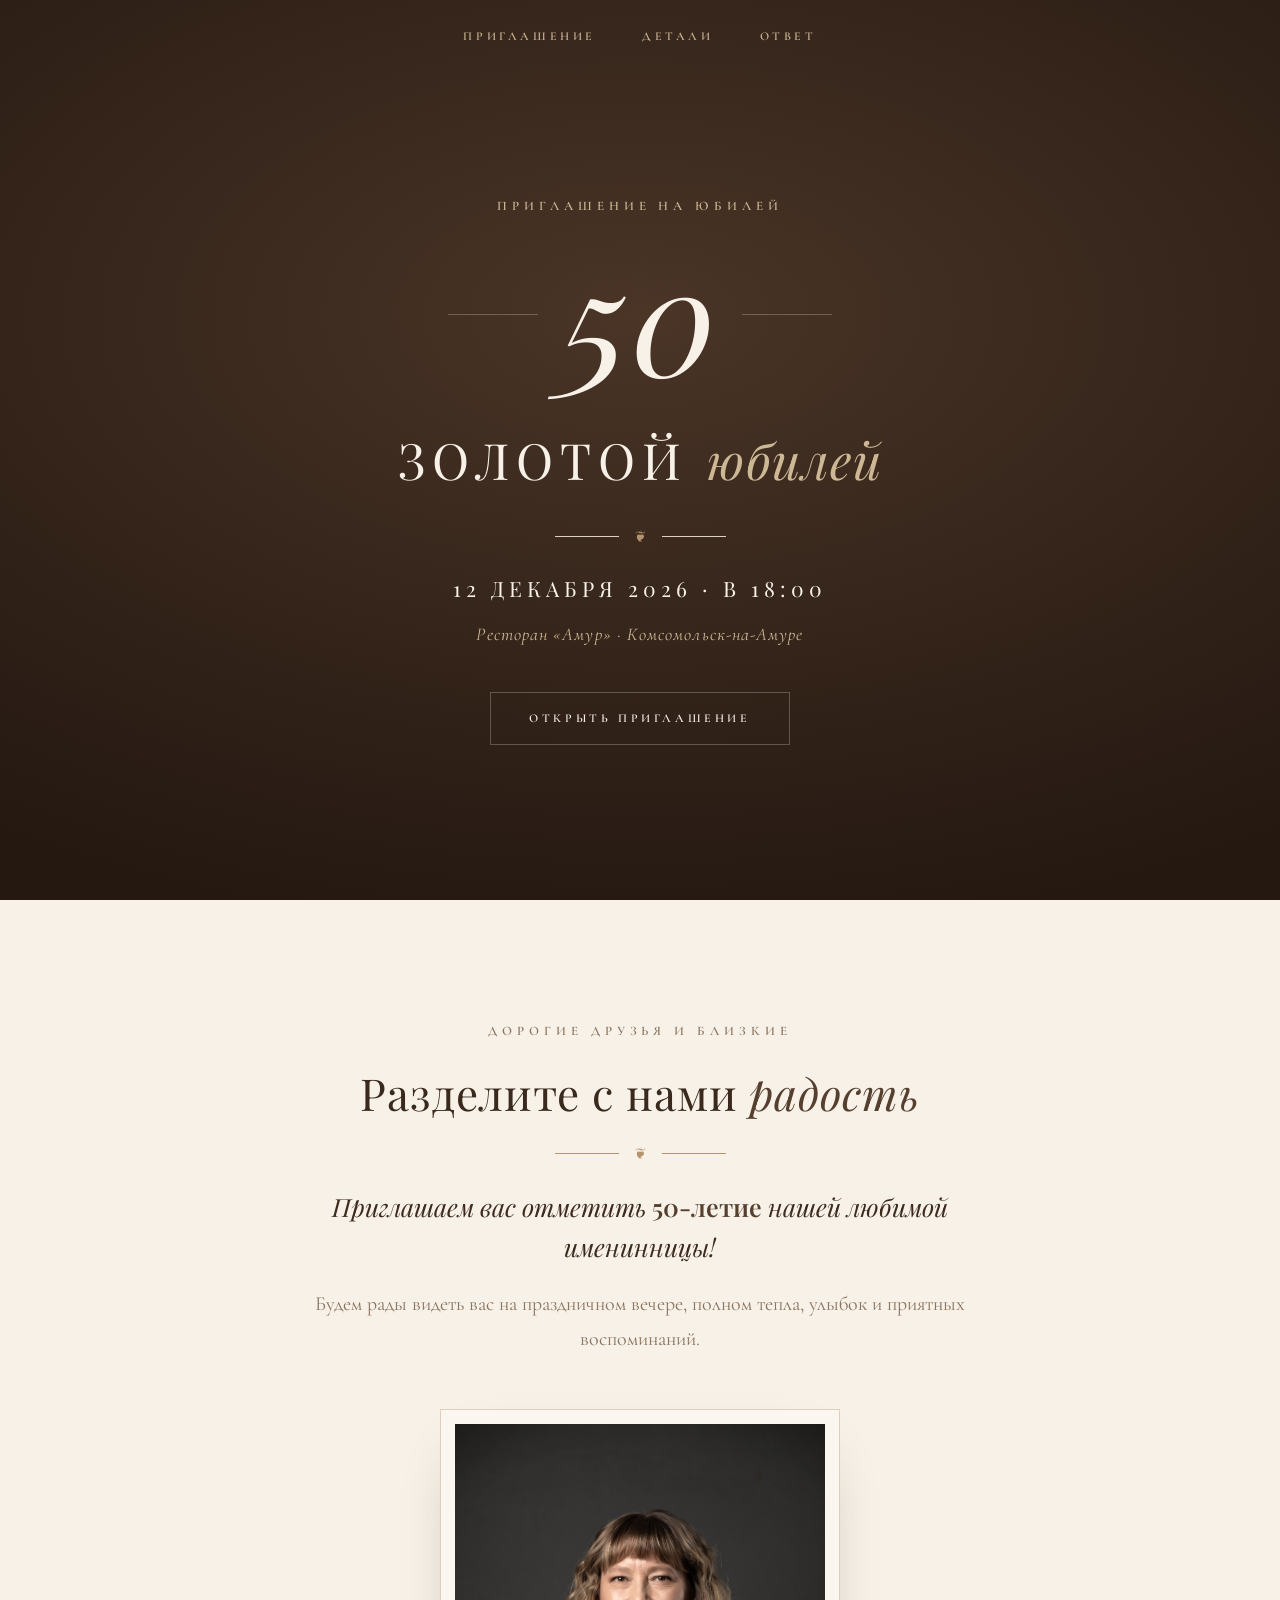
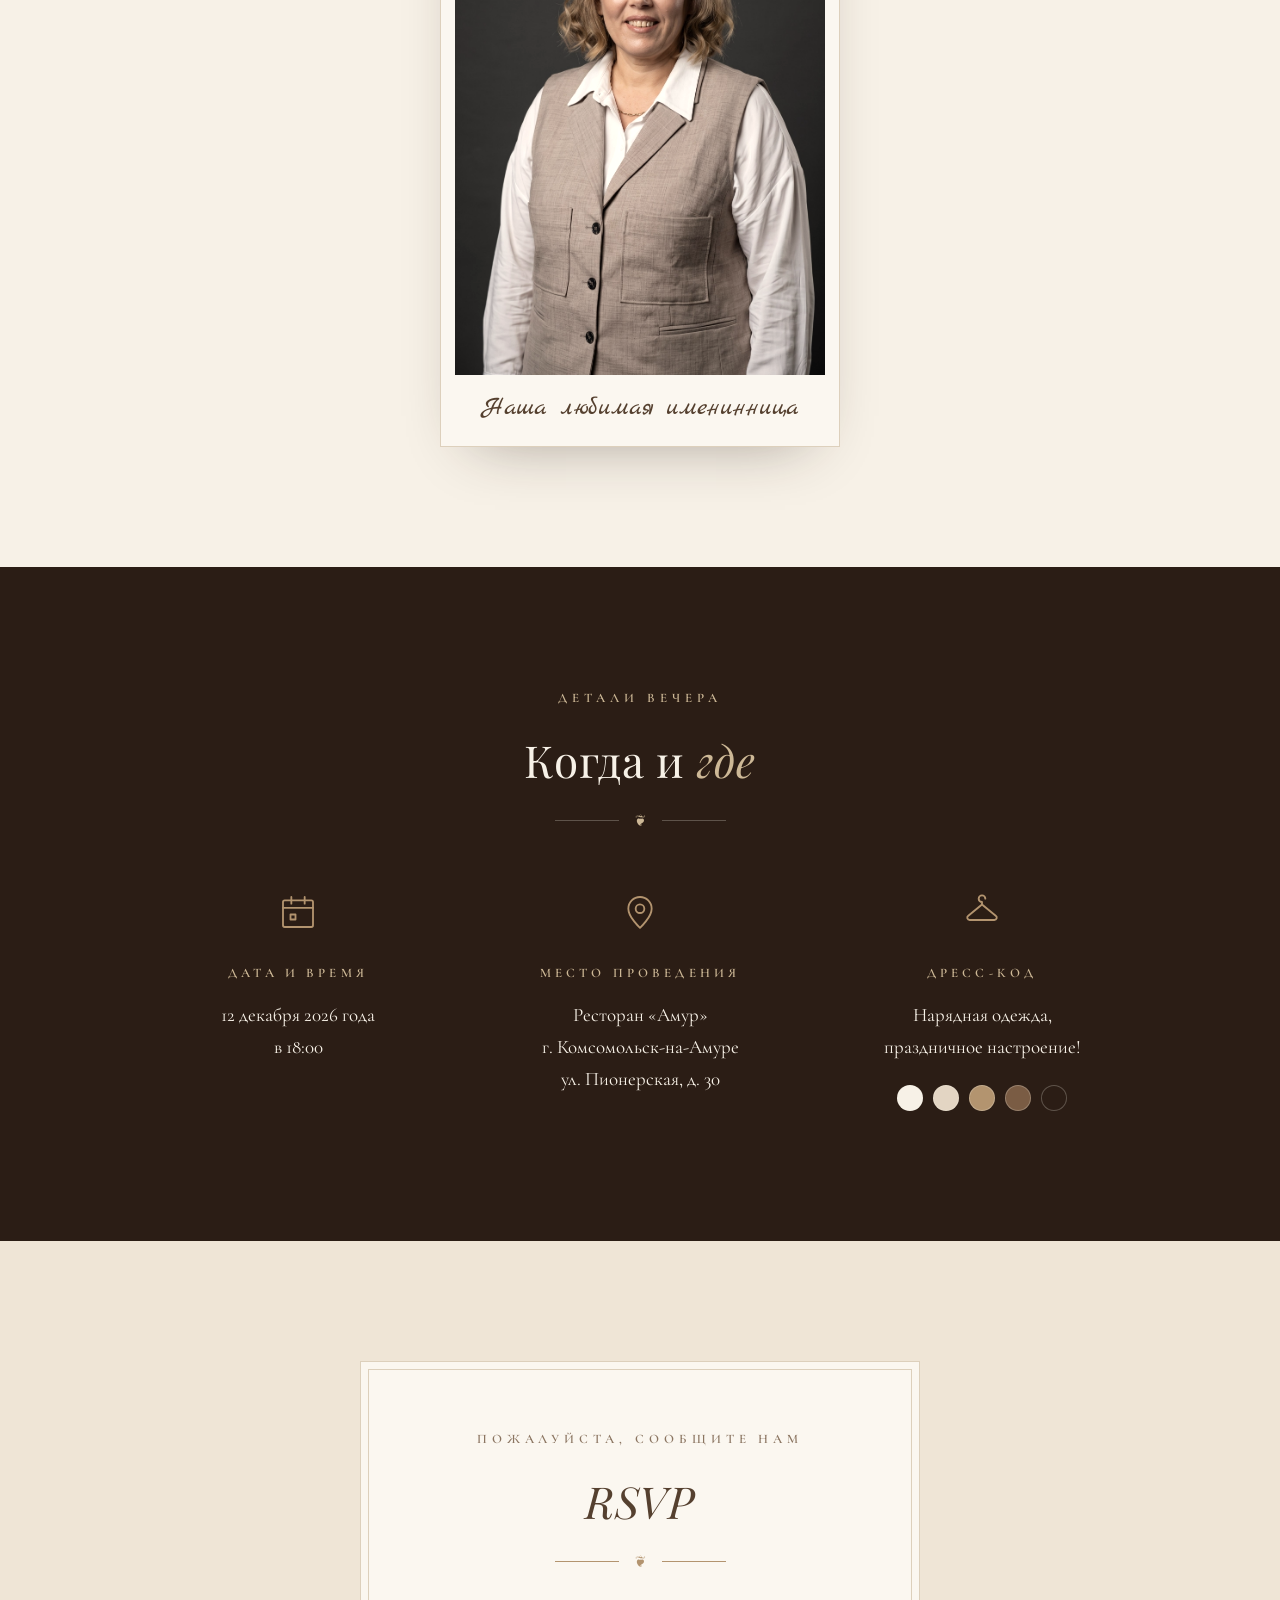
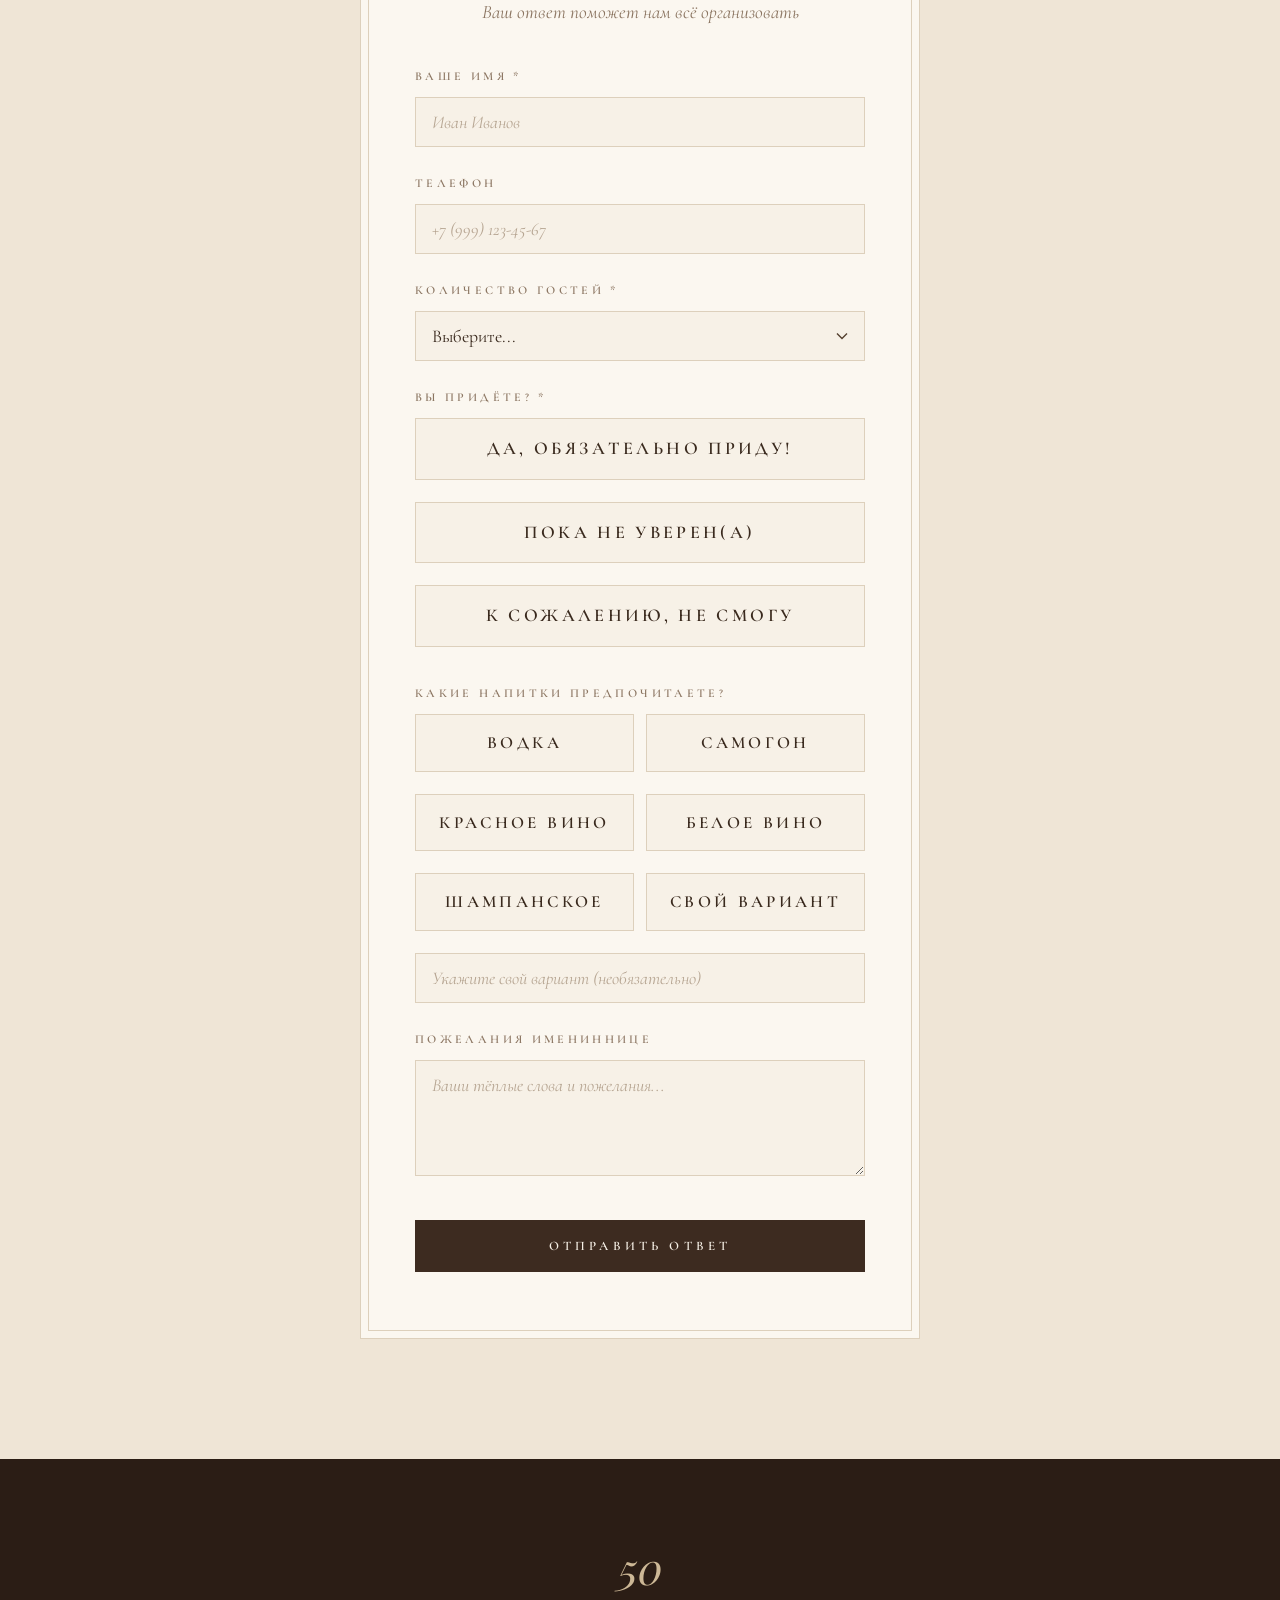
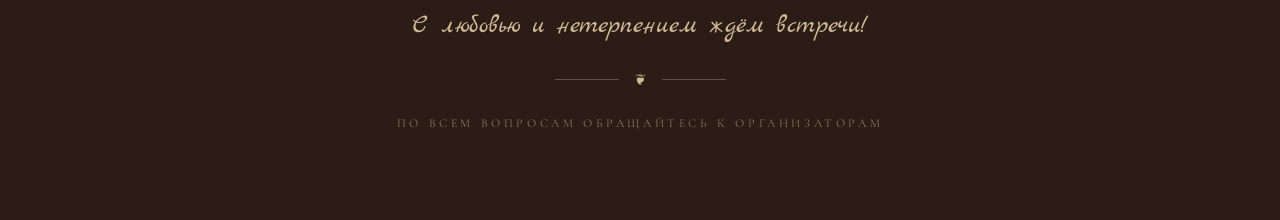
==== commit 59c5af6a: "Добавлен выбор напитков (чекбоксы + свой вариант), отправка в Google-форму" ====
--- a/index.html
+++ b/index.html
@@ -175,6 +175,37 @@
                 </div>
 
                 <div class="form-group">
+                    <label>Какие напитки предпочитаете?</label>
+                    <div class="checkbox-group">
+                        <label class="check-label">
+                            <input type="checkbox" name="drinks" value="Водка">
+                            <span>Водка</span>
+                        </label>
+                        <label class="check-label">
+                            <input type="checkbox" name="drinks" value="Самогон">
+                            <span>Самогон</span>
+                        </label>
+                        <label class="check-label">
+                            <input type="checkbox" name="drinks" value="Красное вино">
+                            <span>Красное вино</span>
+                        </label>
+                        <label class="check-label">
+                            <input type="checkbox" name="drinks" value="Белое вино">
+                            <span>Белое вино</span>
+                        </label>
+                        <label class="check-label">
+                            <input type="checkbox" name="drinks" value="Шампанское">
+                            <span>Шампанское</span>
+                        </label>
+                        <label class="check-label">
+                            <input type="checkbox" name="drinks" value="Свой вариант">
+                            <span>Свой вариант</span>
+                        </label>
+                    </div>
+                    <input type="text" id="drinkOther" name="drinkOther" class="other-input" placeholder="Укажите свой вариант (необязательно)">
+                </div>
+
+                <div class="form-group">
                     <label for="message">Пожелания имениннице</label>
                     <textarea id="message" name="message" rows="4" placeholder="Ваши тёплые слова и пожелания..."></textarea>
                 </div>
--- a/style.css
+++ b/style.css
@@ -530,6 +530,56 @@
     outline-offset: 2px;
 }
 
+/* Чекбоксы напитков */
+
+.checkbox-group {
+    display: grid;
+    grid-template-columns: 1fr 1fr;
+    gap: 12px;
+}
+
+.check-label {
+    position: relative;
+    cursor: pointer;
+}
+
+.check-label input {
+    position: absolute;
+    opacity: 0;
+    inset: 0;
+    cursor: pointer;
+}
+
+.check-label span {
+    display: block;
+    text-align: center;
+    padding: 13px 8px;
+    font-size: 17px;
+    color: var(--ink);
+    background: var(--cream);
+    border: 1px solid var(--line);
+    transition: background 0.3s, color 0.3s, border-color 0.3s;
+}
+
+.check-label:hover span {
+    border-color: var(--sand);
+}
+
+.check-label input:checked + span {
+    background: var(--coffee);
+    border-color: var(--coffee);
+    color: var(--cream);
+}
+
+.check-label input:focus-visible + span {
+    outline: 2px solid var(--sand);
+    outline-offset: 2px;
+}
+
+.other-input {
+    margin-top: 12px;
+}
+
 /* Кнопка отправки */
 
 .submit-btn {
